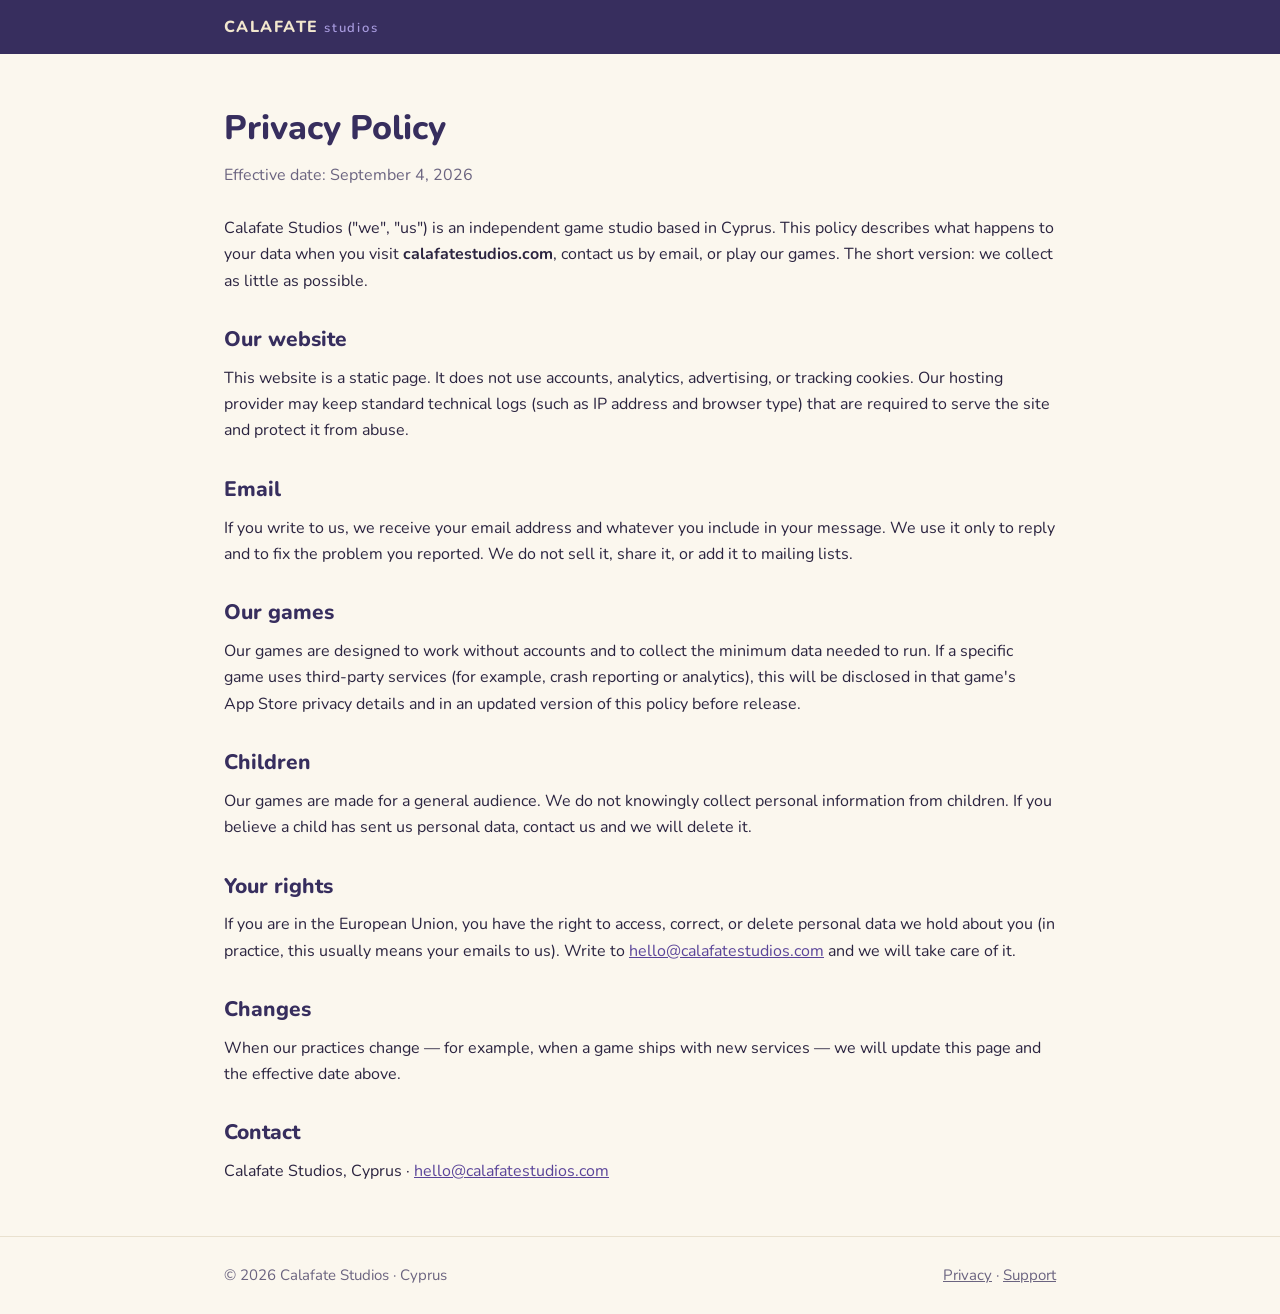
==== privacy/index.html @ d7306346 "Add privacy policy page" ====
<!DOCTYPE html>
<html lang="en">
<head>
<meta charset="utf-8">
<meta name="viewport" content="width=device-width, initial-scale=1">
<title>Privacy Policy — Calafate Studios</title>
<meta name="description" content="Privacy policy for calafatestudios.com and Calafate Studios games.">
<link rel="preconnect" href="https://fonts.googleapis.com">
<link rel="preconnect" href="https://fonts.gstatic.com" crossorigin>
<link href="https://fonts.googleapis.com/css2?family=Nunito:wght@400;600;700;800&display=swap" rel="stylesheet">
<link rel="stylesheet" href="../assets/style.css">
<link rel="icon" type="image/svg+xml" href="../assets/favicon.svg">
</head>
<body>

<div class="top">
  <div class="wrap">
      <a href="../">CALAFATE <span class="sub">studios</span></a>
        </div>
        </div>

        <main class="wrap prose">
          <h1>Privacy Policy</h1>
            <p class="date">Effective date: September 4, 2026</p>

              <p>Calafate Studios ("we", "us") is an independent game studio based in Cyprus. This policy describes what happens to your data when you visit <strong>calafatestudios.com</strong>, contact us by email, or play our games. The short version: we collect as little as possible.</p>

                <h2>Our website</h2>
                  <p>This website is a static page. It does not use accounts, analytics, advertising, or tracking cookies. Our hosting provider may keep standard technical logs (such as IP address and browser type) that are required to serve the site and protect it from abuse.</p>

                    <h2>Email</h2>
                      <p>If you write to us, we receive your email address and whatever you include in your message. We use it only to reply and to fix the problem you reported. We do not sell it, share it, or add it to mailing lists.</p>

                        <h2>Our games</h2>
                          <p>Our games are designed to work without accounts and to collect the minimum data needed to run. If a specific game uses third-party services (for example, crash reporting or analytics), this will be disclosed in that game's App&nbsp;Store privacy details and in an updated version of this policy before release.</p>

                            <h2>Children</h2>
                              <p>Our games are made for a general audience. We do not knowingly collect personal information from children. If you believe a child has sent us personal data, contact us and we will delete it.</p>

                                <h2>Your rights</h2>
                                  <p>If you are in the European Union, you have the right to access, correct, or delete personal data we hold about you (in practice, this usually means your emails to us). Write to <a href="mailto:hello@calafatestudios.com">hello@calafatestudios.com</a> and we will take care of it.</p>

                                    <h2>Changes</h2>
                                      <p>When our practices change — for example, when a game ships with new services — we will update this page and the effective date above.</p>

                                        <h2>Contact</h2>
                                          <p>Calafate Studios, Cyprus &middot; <a href="mailto:hello@calafatestudios.com">hello@calafatestudios.com</a></p>
                                          </main>

                                          <footer>
                                            <div class="wrap">
                                                <div>&copy; 2026 Calafate Studios &middot; Cyprus</div>
                                                    <div><a href="./">Privacy</a> &middot; <a href="../support/">Support</a></div>
                                                      </div>
                                                      </footer>

                                                      </body>
                                                      </html>
---- assets/style.css ----
:root{
    --indigo:#372E5E; --indigo-deep:#2E2545; --night:#291F3E;
    --paper:#FBF7EE; --cream:#F2E7CE; --ink:#2B2440;
    --berry:#7A5FC0; --berry-deep:#5A4499; --lavender:#A79ADD; --leaf:#8CA07A;
    --line:#E9E1CF;
}
*{box-sizing:border-box;margin:0;padding:0}
body{font-family:'Nunito',system-ui,-apple-system,'Segoe UI',sans-serif;background:var(--paper);color:var(--ink);line-height:1.65}
a{color:var(--berry-deep)}
.wrap{max-width:880px;margin:0 auto;padding:0 24px}

.hero{position:relative;background:var(--indigo);color:var(--cream);overflow:hidden;text-align:center;padding:88px 24px 0}
.stars{position:absolute;inset:0;pointer-events:none}
.star{position:absolute;width:3px;height:3px;border-radius:50%;background:var(--cream);opacity:.5;animation:tw 3.2s ease-in-out infinite}
.star.s2{width:2px;height:2px;animation-duration:4.1s}
@keyframes tw{0%,100%{opacity:.15}50%{opacity:.85}}
.alpaca{width:200px;height:auto;margin:0 auto;display:block;position:relative}
h1.logo{font-weight:800;font-size:clamp(42px,7vw,64px);letter-spacing:.06em;margin-top:14px}
.logo-sub{color:var(--lavender);font-weight:600;font-size:clamp(19px,3vw,25px);letter-spacing:.16em;margin-top:-4px}
.tagline{max-width:540px;margin:22px auto 30px;color:rgba(242,231,206,.85);font-size:18px}
.btn{display:inline-block;background:var(--berry);color:#fff;text-decoration:none;font-weight:700;padding:13px 28px;border-radius:999px;position:relative}
.btn:hover{background:var(--berry-deep)}
.ridges{display:block;width:100%;margin-top:60px}

section{padding:72px 0 40px}
h2{font-size:28px;font-weight:800;color:var(--indigo);margin-bottom:16px}
.card{background:#fff;border:1px solid var(--line);border-radius:20px;padding:28px}
.berries{color:var(--berry);letter-spacing:.35em;font-size:14px;margin-bottom:10px}

.top{background:var(--indigo);padding:14px 0}
.top .wrap{display:flex;align-items:center;gap:12px}
.top a{color:var(--cream);text-decoration:none;font-weight:800;letter-spacing:.09em}
.top .sub{color:var(--lavender);font-weight:600;letter-spacing:.14em;font-size:13px}

.prose{padding-bottom:40px}
.prose h1{font-size:34px;font-weight:800;color:var(--indigo);margin:46px 0 6px}
.prose .date{color:#6b6480;margin-bottom:26px}
.prose h2{font-size:21px;margin:28px 0 8px}
.prose p,.prose li{margin-bottom:12px}
.prose ul{padding-left:22px}
.contact-btn{margin:10px 0 4px}

footer{border-top:1px solid var(--line);padding:26px 0;color:#6b6480;font-size:15px}
footer .wrap{display:flex;flex-wrap:wrap;gap:8px 20px;justify-content:space-between}
footer a{color:inherit}
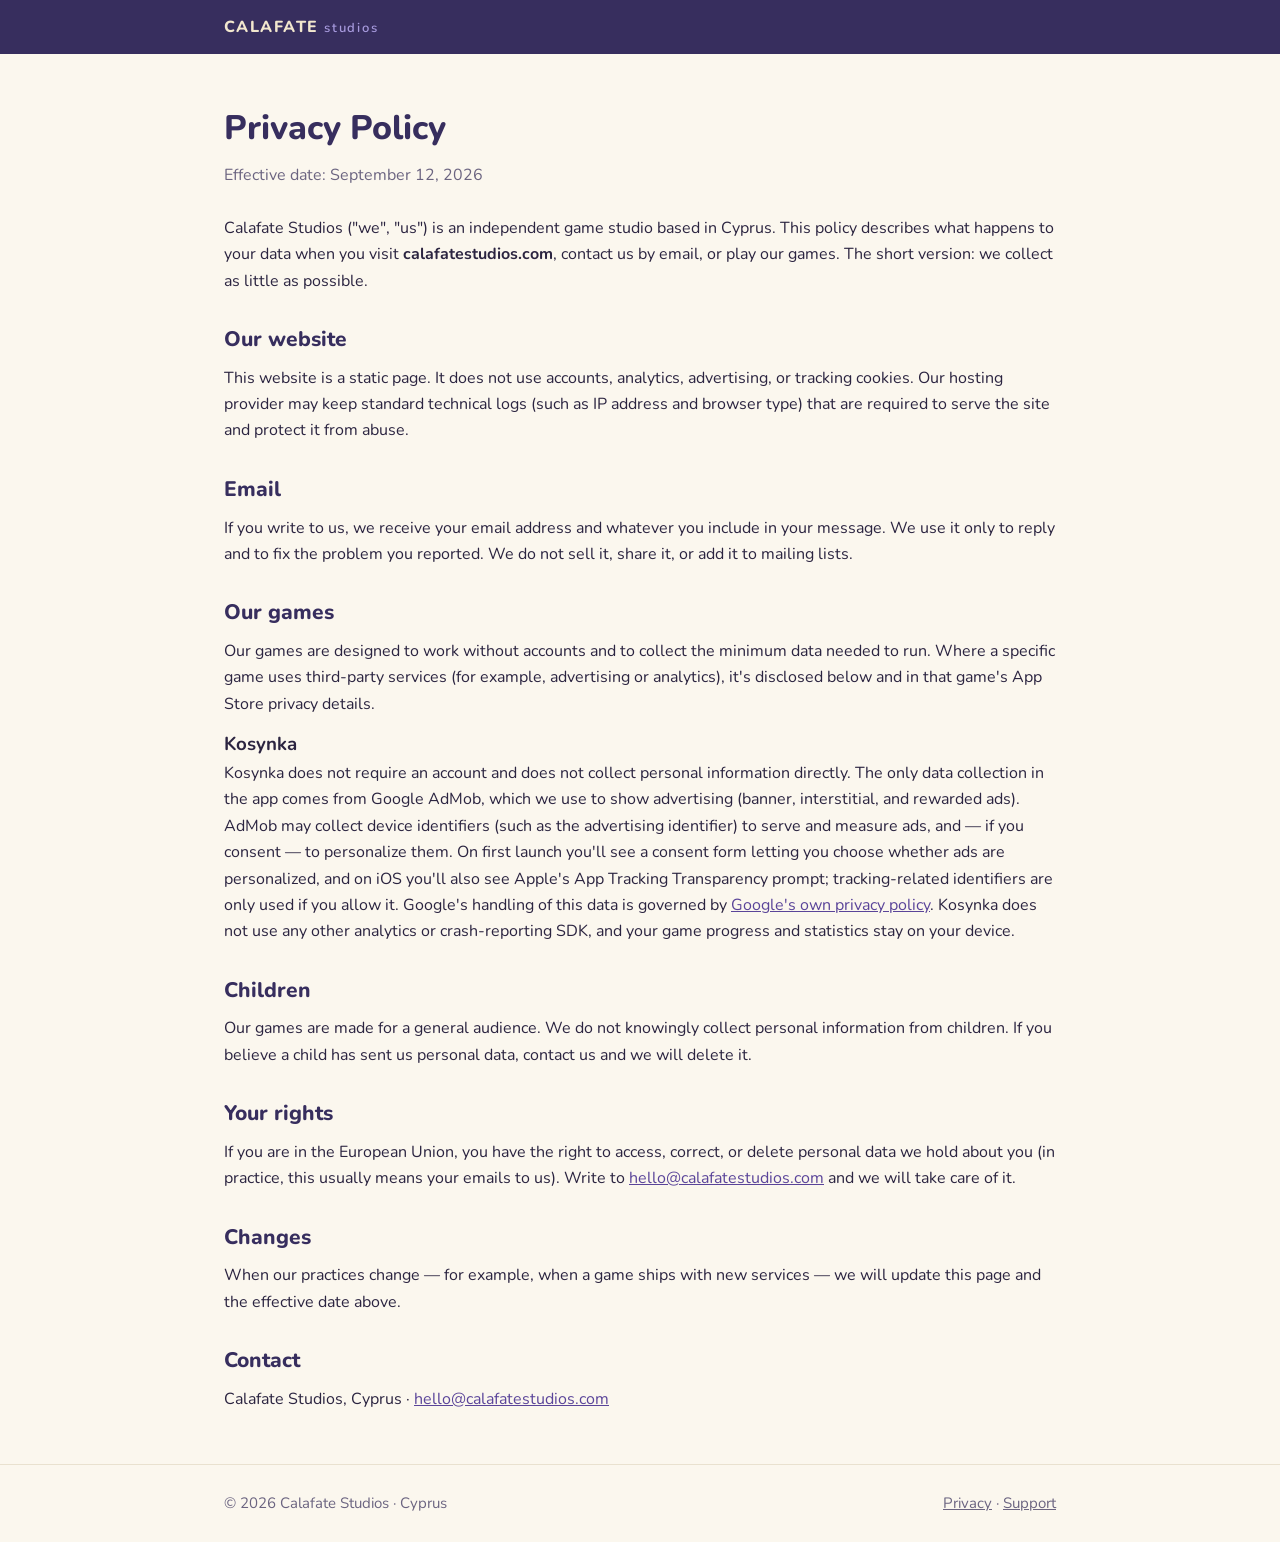
==== commit 35e8408b: "Disclose AdMob in privacy policy for Kosynka Updated the effective date and modified privacy policy " ====
--- a/privacy/index.html
+++ b/privacy/index.html
@@ -14,45 +14,48 @@
 <body>
 
 <div class="top">
-  <div class="wrap">
-      <a href="../">CALAFATE <span class="sub">studios</span></a>
-        </div>
-        </div>
+<div class="wrap">
+<a href="../">CALAFATE <span class="sub">studios</span></a>
+</div>
+</div>
 
-        <main class="wrap prose">
-          <h1>Privacy Policy</h1>
-            <p class="date">Effective date: September 4, 2026</p>
+<main class="wrap prose">
+<h1>Privacy Policy</h1>
+<p class="date">Effective date: September 12, 2026</p>
 
-              <p>Calafate Studios ("we", "us") is an independent game studio based in Cyprus. This policy describes what happens to your data when you visit <strong>calafatestudios.com</strong>, contact us by email, or play our games. The short version: we collect as little as possible.</p>
+<p>Calafate Studios ("we", "us") is an independent game studio based in Cyprus. This policy describes what happens to your data when you visit <strong>calafatestudios.com</strong>, contact us by email, or play our games. The short version: we collect as little as possible.</p>
 
-                <h2>Our website</h2>
-                  <p>This website is a static page. It does not use accounts, analytics, advertising, or tracking cookies. Our hosting provider may keep standard technical logs (such as IP address and browser type) that are required to serve the site and protect it from abuse.</p>
+<h2>Our website</h2>
+<p>This website is a static page. It does not use accounts, analytics, advertising, or tracking cookies. Our hosting provider may keep standard technical logs (such as IP address and browser type) that are required to serve the site and protect it from abuse.</p>
 
-                    <h2>Email</h2>
-                      <p>If you write to us, we receive your email address and whatever you include in your message. We use it only to reply and to fix the problem you reported. We do not sell it, share it, or add it to mailing lists.</p>
+<h2>Email</h2>
+<p>If you write to us, we receive your email address and whatever you include in your message. We use it only to reply and to fix the problem you reported. We do not sell it, share it, or add it to mailing lists.</p>
 
-                        <h2>Our games</h2>
-                          <p>Our games are designed to work without accounts and to collect the minimum data needed to run. If a specific game uses third-party services (for example, crash reporting or analytics), this will be disclosed in that game's App&nbsp;Store privacy details and in an updated version of this policy before release.</p>
+<h2>Our games</h2>
+<p>Our games are designed to work without accounts and to collect the minimum data needed to run. Where a specific game uses third-party services (for example, advertising or analytics), it's disclosed below and in that game's App Store privacy details.</p>
 
-                            <h2>Children</h2>
-                              <p>Our games are made for a general audience. We do not knowingly collect personal information from children. If you believe a child has sent us personal data, contact us and we will delete it.</p>
+<h3>Kosynka</h3>
+<p>Kosynka does not require an account and does not collect personal information directly. The only data collection in the app comes from Google AdMob, which we use to show advertising (banner, interstitial, and rewarded ads). AdMob may collect device identifiers (such as the advertising identifier) to serve and measure ads, and — if you consent — to personalize them. On first launch you'll see a consent form letting you choose whether ads are personalized, and on iOS you'll also see Apple's App Tracking Transparency prompt; tracking-related identifiers are only used if you allow it. Google's handling of this data is governed by <a href="https://policies.google.com/privacy">Google's own privacy policy</a>. Kosynka does not use any other analytics or crash-reporting SDK, and your game progress and statistics stay on your device.</p>
 
-                                <h2>Your rights</h2>
-                                  <p>If you are in the European Union, you have the right to access, correct, or delete personal data we hold about you (in practice, this usually means your emails to us). Write to <a href="mailto:hello@calafatestudios.com">hello@calafatestudios.com</a> and we will take care of it.</p>
+<h2>Children</h2>
+<p>Our games are made for a general audience. We do not knowingly collect personal information from children. If you believe a child has sent us personal data, contact us and we will delete it.</p>
 
-                                    <h2>Changes</h2>
-                                      <p>When our practices change — for example, when a game ships with new services — we will update this page and the effective date above.</p>
+<h2>Your rights</h2>
+<p>If you are in the European Union, you have the right to access, correct, or delete personal data we hold about you (in practice, this usually means your emails to us). Write to <a href="mailto:hello@calafatestudios.com">hello@calafatestudios.com</a> and we will take care of it.</p>
 
-                                        <h2>Contact</h2>
-                                          <p>Calafate Studios, Cyprus &middot; <a href="mailto:hello@calafatestudios.com">hello@calafatestudios.com</a></p>
-                                          </main>
+<h2>Changes</h2>
+<p>When our practices change — for example, when a game ships with new services — we will update this page and the effective date above.</p>
 
-                                          <footer>
-                                            <div class="wrap">
-                                                <div>&copy; 2026 Calafate Studios &middot; Cyprus</div>
-                                                    <div><a href="./">Privacy</a> &middot; <a href="../support/">Support</a></div>
-                                                      </div>
-                                                      </footer>
+<h2>Contact</h2>
+<p>Calafate Studios, Cyprus &middot; <a href="mailto:hello@calafatestudios.com">hello@calafatestudios.com</a></p>
+</main>
 
-                                                      </body>
-                                                      </html>
+<footer>
+<div class="wrap">
+<div>&copy; 2026 Calafate Studios &middot; Cyprus</div>
+<div><a href="./">Privacy</a> &middot; <a href="../support/">Support</a></div>
+</div>
+</footer>
+
+</body>
+</html>
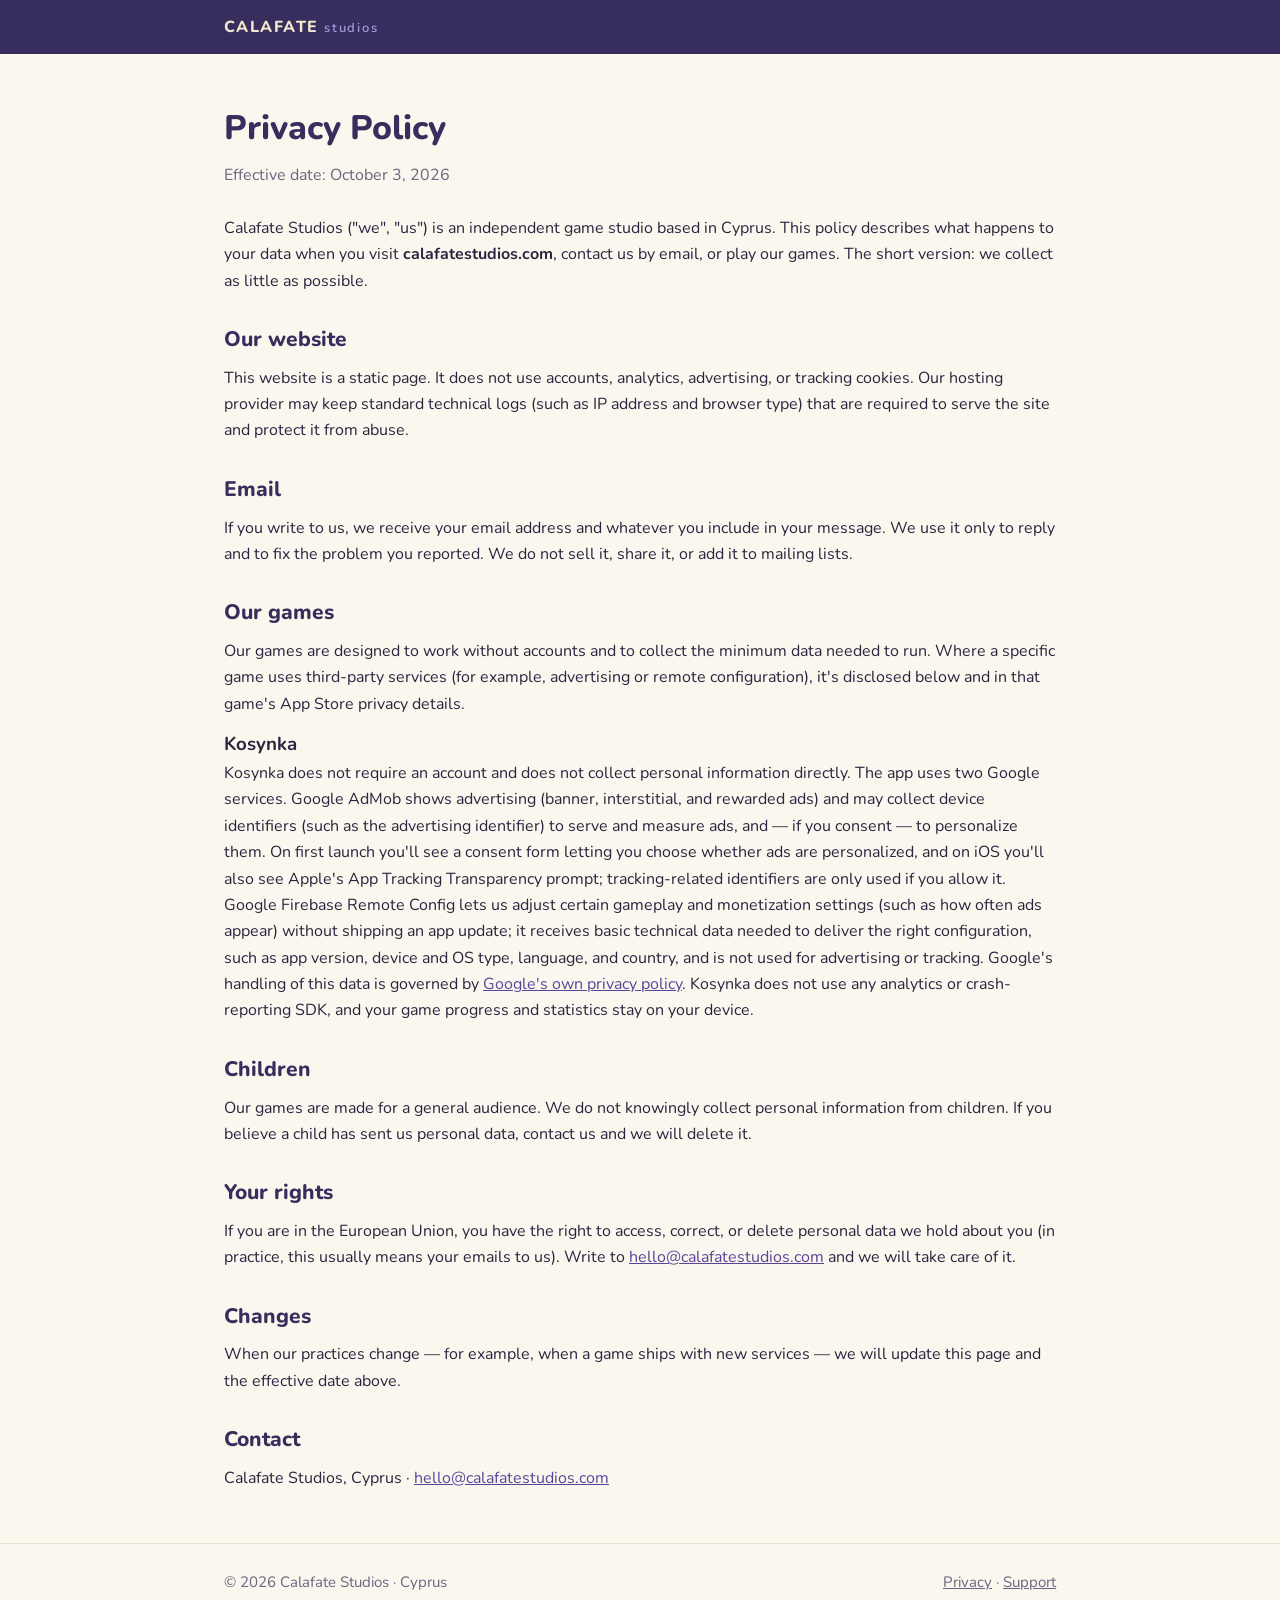
==== commit 338efcd1: "Disclose Firebase Remote Config in Kosynka privacy policy" ====
--- a/privacy/index.html
+++ b/privacy/index.html
@@ -21,7 +21,7 @@
 
 <main class="wrap prose">
 <h1>Privacy Policy</h1>
-<p class="date">Effective date: September 12, 2026</p>
+<p class="date">Effective date: October 3, 2026</p>
 
 <p>Calafate Studios ("we", "us") is an independent game studio based in Cyprus. This policy describes what happens to your data when you visit <strong>calafatestudios.com</strong>, contact us by email, or play our games. The short version: we collect as little as possible.</p>
 
@@ -32,10 +32,10 @@
 <p>If you write to us, we receive your email address and whatever you include in your message. We use it only to reply and to fix the problem you reported. We do not sell it, share it, or add it to mailing lists.</p>
 
 <h2>Our games</h2>
-<p>Our games are designed to work without accounts and to collect the minimum data needed to run. Where a specific game uses third-party services (for example, advertising or analytics), it's disclosed below and in that game's App Store privacy details.</p>
+<p>Our games are designed to work without accounts and to collect the minimum data needed to run. Where a specific game uses third-party services (for example, advertising or remote configuration), it's disclosed below and in that game's App Store privacy details.</p>
 
 <h3>Kosynka</h3>
-<p>Kosynka does not require an account and does not collect personal information directly. The only data collection in the app comes from Google AdMob, which we use to show advertising (banner, interstitial, and rewarded ads). AdMob may collect device identifiers (such as the advertising identifier) to serve and measure ads, and — if you consent — to personalize them. On first launch you'll see a consent form letting you choose whether ads are personalized, and on iOS you'll also see Apple's App Tracking Transparency prompt; tracking-related identifiers are only used if you allow it. Google's handling of this data is governed by <a href="https://policies.google.com/privacy">Google's own privacy policy</a>. Kosynka does not use any other analytics or crash-reporting SDK, and your game progress and statistics stay on your device.</p>
+<p>Kosynka does not require an account and does not collect personal information directly. The app uses two Google services. Google AdMob shows advertising (banner, interstitial, and rewarded ads) and may collect device identifiers (such as the advertising identifier) to serve and measure ads, and — if you consent — to personalize them. On first launch you'll see a consent form letting you choose whether ads are personalized, and on iOS you'll also see Apple's App Tracking Transparency prompt; tracking-related identifiers are only used if you allow it. Google Firebase Remote Config lets us adjust certain gameplay and monetization settings (such as how often ads appear) without shipping an app update; it receives basic technical data needed to deliver the right configuration, such as app version, device and OS type, language, and country, and is not used for advertising or tracking. Google's handling of this data is governed by <a href="https://policies.google.com/privacy">Google's own privacy policy</a>. Kosynka does not use any analytics or crash-reporting SDK, and your game progress and statistics stay on your device.</p>
 
 <h2>Children</h2>
 <p>Our games are made for a general audience. We do not knowingly collect personal information from children. If you believe a child has sent us personal data, contact us and we will delete it.</p>
